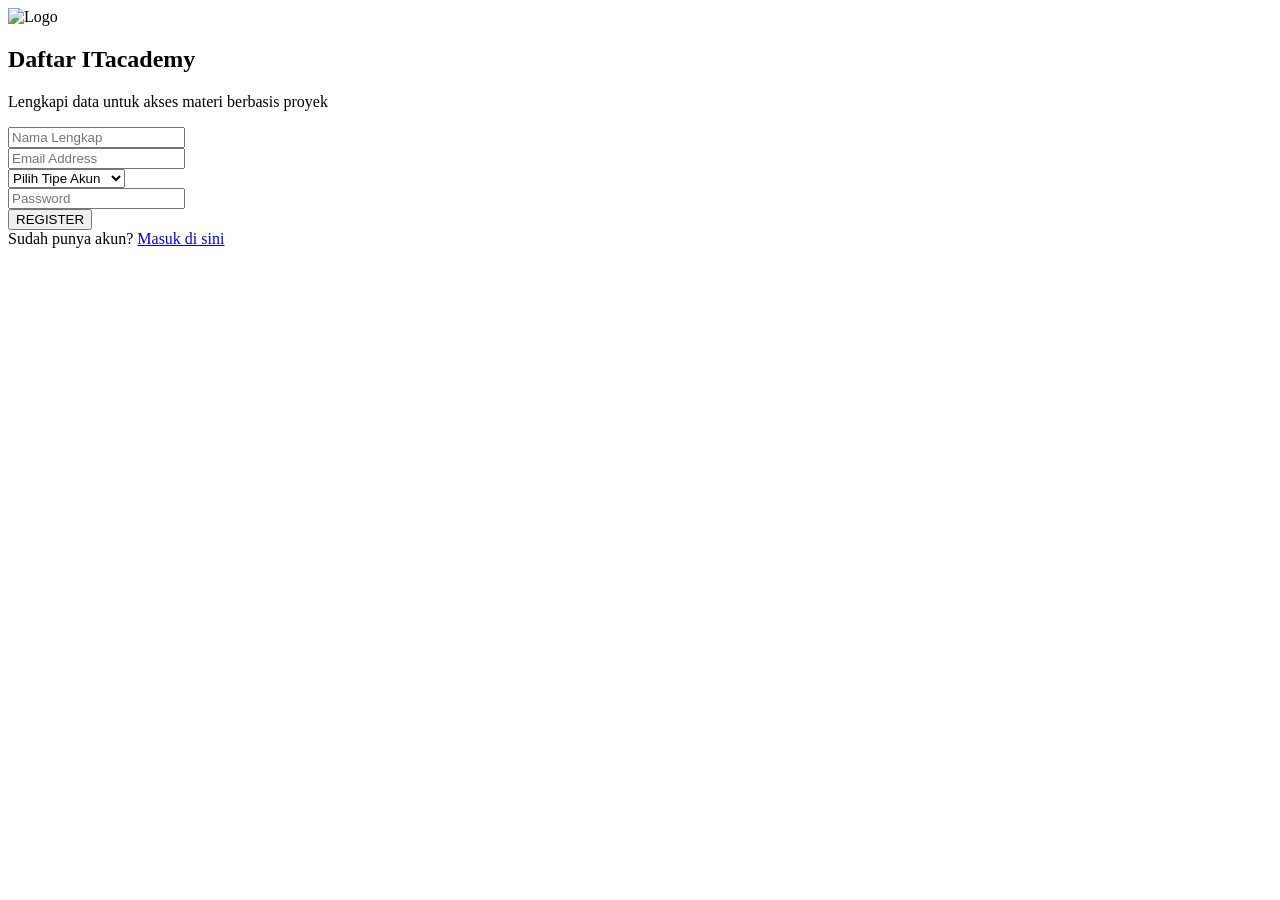
==== tampilan/register.html @ 63832555 "memasukkan file kedalam folder agar lebih rapih" ====
<!DOCTYPE html>
<html lang="id">
<head>
    <meta charset="UTF-8">
    <title>Daftar - ITacademy</title>
    <link rel="stylesheet" href="style.css">
</head>
<body>
    <div class="screen">
        <div class="auth-card">
            <div class="logo-wrapper">
                <img src="logo_ITacademy.png" alt="Logo" class="main-logo">
            </div>
            <h2>Daftar <span>ITacademy</span></h2>
            <p class="subtitle">Lengkapi data untuk akses materi berbasis proyek</p>

            <form action="login.html">
                <div class="input-group">
                    <input type="text" placeholder="Nama Lengkap" required>
                </div>
                <div class="input-group">
                    <input type="email" placeholder="Email Address" required>
                </div>
                <div class="input-group">
                    <select required>
                        <option value="" disabled selected>Pilih Tipe Akun</option>
                        <option value="free">User (Free)</option>
                        <option value="premium">User (Premium)</option>
                        <option value="mentor">Mentor</option>
                    </select>
                </div>
                <div class="input-group">
                    <input type="password" placeholder="Password" required>
                </div>
                <button type="submit" class="btn-auth">REGISTER</button>
            </form>

            <div class="auth-footer">
                Sudah punya akun? <a href="login.html">Masuk di sini</a>
            </div>
        </div>
    </div>
</body>
</html>
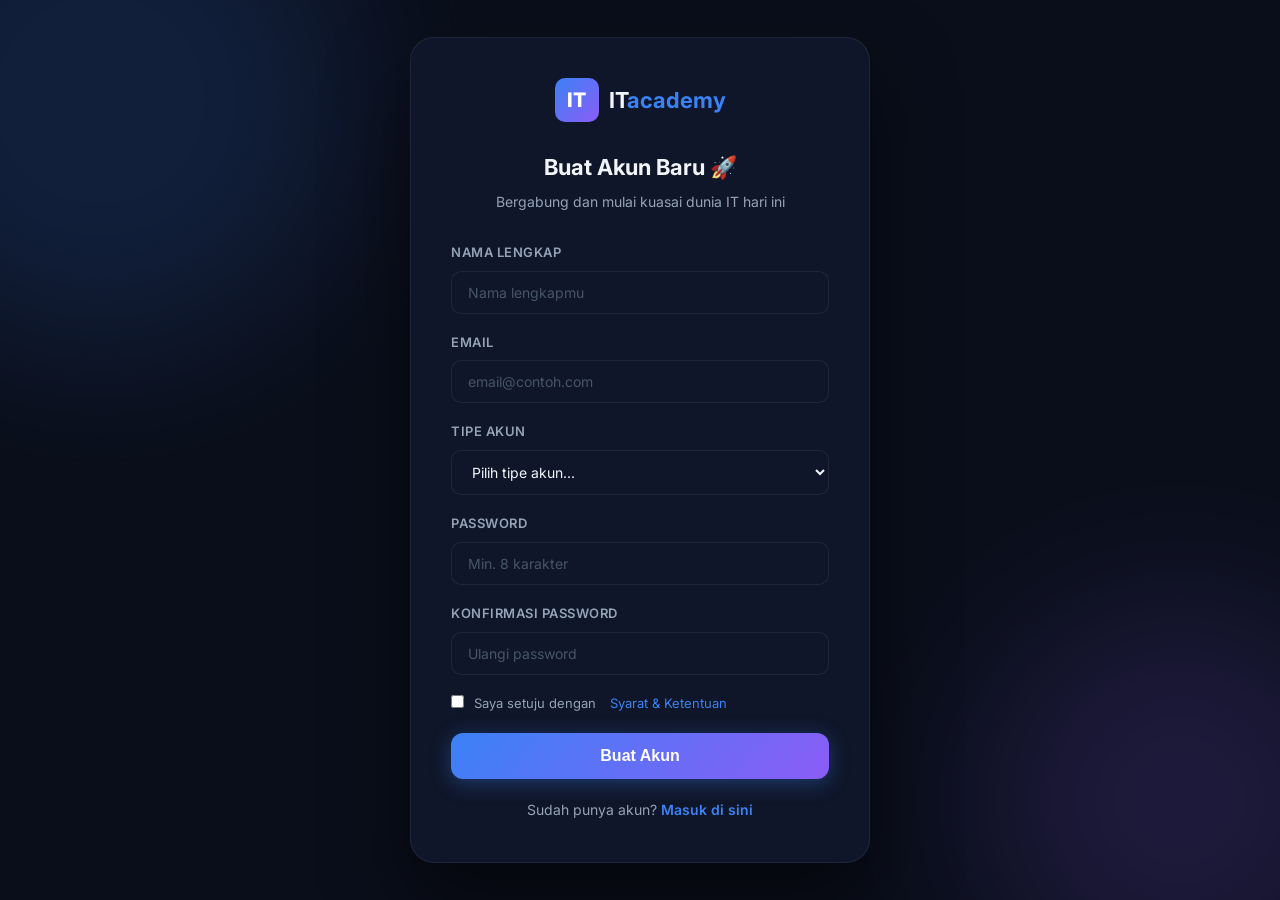
==== commit a3670cea: "merombak UI dan menambahkan pages" ====
--- a/tampilan/register.html
+++ b/tampilan/register.html
@@ -2,43 +2,65 @@
 <html lang="id">
 <head>
     <meta charset="UTF-8">
+    <meta name="viewport" content="width=device-width, initial-scale=1.0">
     <title>Daftar - ITacademy</title>
-    <link rel="stylesheet" href="style.css">
+    <link rel="stylesheet" href="../css/style.css">
 </head>
 <body>
-    <div class="screen">
-        <div class="auth-card">
-            <div class="logo-wrapper">
-                <img src="logo_ITacademy.png" alt="Logo" class="main-logo">
+<div class="auth-screen">
+    <div class="auth-bg-glow glow-1"></div>
+    <div class="auth-bg-glow glow-2"></div>
+
+    <div class="auth-card" style="max-width:460px;">
+        <div class="auth-logo">
+            <div class="brand-icon">IT</div>
+            <span class="brand-name">IT<span>academy</span></span>
+        </div>
+
+        <h1 class="auth-title">Buat Akun Baru 🚀</h1>
+        <p class="auth-subtitle">Bergabung dan mulai kuasai dunia IT hari ini</p>
+
+        <form action="login.php" id="registerForm">
+            <div class="form-group">
+                <label class="form-label">Nama Lengkap</label>
+                <input id="nama" type="text" class="form-input" placeholder="Nama lengkapmu" required>
             </div>
-            <h2>Daftar <span>ITacademy</span></h2>
-            <p class="subtitle">Lengkapi data untuk akses materi berbasis proyek</p>
+            <div class="form-group">
+                <label class="form-label">Email</label>
+                <input id="email" type="email" class="form-input" placeholder="email@contoh.com" required>
+            </div>
+            <div class="form-group">
+                <label class="form-label">Tipe Akun</label>
+                <select id="tipe" class="form-input" required>
+                    <option value="" disabled selected>Pilih tipe akun...</option>
+                    <option value="free">👤 User (Free) — Gratis</option>
+                    <option value="premium">⭐ User (Premium) — Rp 99k/bln</option>
+                    <option value="mentor">🎓 Mentor</option>
+                </select>
+            </div>
+            <div class="form-group">
+                <label class="form-label">Password</label>
+                <input id="password" type="password" class="form-input" placeholder="Min. 8 karakter" required>
+            </div>
+            <div class="form-group">
+                <label class="form-label">Konfirmasi Password</label>
+                <input id="konfirmasi" type="password" class="form-input" placeholder="Ulangi password" required>
+            </div>
 
-            <form action="login.html">
-                <div class="input-group">
-                    <input type="text" placeholder="Nama Lengkap" required>
-                </div>
-                <div class="input-group">
-                    <input type="email" placeholder="Email Address" required>
-                </div>
-                <div class="input-group">
-                    <select required>
-                        <option value="" disabled selected>Pilih Tipe Akun</option>
-                        <option value="free">User (Free)</option>
-                        <option value="premium">User (Premium)</option>
-                        <option value="mentor">Mentor</option>
-                    </select>
-                </div>
-                <div class="input-group">
-                    <input type="password" placeholder="Password" required>
-                </div>
-                <button type="submit" class="btn-auth">REGISTER</button>
-            </form>
+            <div style="margin-bottom:20px;">
+                <label style="display:flex;align-items:flex-start;gap:10px;font-size:13px;color:var(--text-secondary);cursor:pointer;">
+                    <input type="checkbox" style="accent-color:var(--accent-blue);margin-top:2px;" required>
+                    Saya setuju dengan <a href="#" style="color:var(--accent-blue);margin-left:4px;">Syarat & Ketentuan</a>
+                </label>
+            </div>
 
-            <div class="auth-footer">
-                Sudah punya akun? <a href="login.html">Masuk di sini</a>
-            </div>
+            <button type="submit" class="btn btn-primary btn-full btn-lg">Buat Akun</button>
+        </form>
+
+        <div class="auth-footer">
+            Sudah punya akun? <a href="login.php">Masuk di sini</a>
         </div>
     </div>
+</div>
 </body>
 </html>
--- a/css/style.css
+++ b/css/style.css
@@ -0,0 +1,493 @@
+@import url('https://fonts.googleapis.com/css2?family=Inter:wght@300;400;500;600;700;800&display=swap');
+
+:root {
+    --bg-primary: #0a0e1a;
+    --bg-secondary: #0f1629;
+    --bg-card: #131d35;
+    --bg-card-hover: #1a2545;
+    --accent-blue: #3b82f6;
+    --accent-purple: #8b5cf6;
+    --accent-cyan: #06b6d4;
+    --accent-gold: #f59e0b;
+    --text-primary: #f1f5f9;
+    --text-secondary: #94a3b8;
+    --text-muted: #475569;
+    --border: rgba(255,255,255,0.07);
+    --border-accent: rgba(59,130,246,0.3);
+    --glass: rgba(255,255,255,0.04);
+    --shadow: 0 25px 50px rgba(0,0,0,0.5);
+    --radius: 16px;
+    --radius-sm: 10px;
+    --transition: all 0.3s cubic-bezier(0.4,0,0.2,1);
+}
+
+* { margin: 0; padding: 0; box-sizing: border-box; }
+
+body {
+    font-family: 'Inter', sans-serif;
+    background-color: var(--bg-primary);
+    color: var(--text-primary);
+    line-height: 1.6;
+}
+
+a { text-decoration: none; color: inherit; }
+
+.btn {
+    display: inline-flex;
+    align-items: center;
+    gap: 8px;
+    padding: 10px 22px;
+    border-radius: 10px;
+    font-size: 14px;
+    font-weight: 600;
+    cursor: pointer;
+    border: none;
+    transition: var(--transition);
+    white-space: nowrap;
+}
+.btn-primary {
+    background: linear-gradient(135deg, var(--accent-blue), var(--accent-purple));
+    color: white;
+    box-shadow: 0 4px 20px rgba(59,130,246,0.35);
+}
+.btn-primary:hover {
+    transform: translateY(-2px);
+    box-shadow: 0 8px 30px rgba(59,130,246,0.5);
+}
+.btn-outline {
+    background: transparent;
+    color: var(--accent-blue);
+    border: 1.5px solid var(--accent-blue);
+}
+.btn-outline:hover {
+    background: var(--accent-blue);
+    color: white;
+    transform: translateY(-2px);
+}
+.btn-ghost {
+    background: var(--glass);
+    color: var(--text-primary);
+    border: 1px solid var(--border);
+    backdrop-filter: blur(10px);
+}
+.btn-ghost:hover { background: rgba(255,255,255,0.08); }
+.btn-lg { padding: 14px 32px; font-size: 16px; border-radius: 12px; }
+.btn-full { width: 100%; justify-content: center; }
+
+.badge {
+    display: inline-flex;
+    align-items: center;
+    gap: 5px;
+    padding: 4px 12px;
+    border-radius: 50px;
+    font-size: 12px;
+    font-weight: 600;
+    letter-spacing: 0.5px;
+}
+.badge-gold { background: rgba(245,158,11,0.15); color: var(--accent-gold); border: 1px solid rgba(245,158,11,0.3); }
+.badge-blue { background: rgba(59,130,246,0.15); color: var(--accent-blue); border: 1px solid rgba(59,130,246,0.3); }
+.badge-purple { background: rgba(139,92,246,0.15); color: var(--accent-purple); border: 1px solid rgba(139,92,246,0.3); }
+.badge-green { background: rgba(16,185,129,0.15); color: #10b981; border: 1px solid rgba(16,185,129,0.3); }
+.badge-red { background: rgba(239,68,68,0.15); color: #ef4444; border: 1px solid rgba(239,68,68,0.3); }
+
+.glass-card {
+    background: var(--bg-card);
+    border: 1px solid var(--border);
+    border-radius: var(--radius);
+    transition: var(--transition);
+}
+.glass-card:hover { background: var(--bg-card-hover); border-color: var(--border-accent); }
+
+.app-layout { display: flex; height: 100vh; overflow: hidden; }
+
+.sidebar {
+    width: 260px;
+    flex-shrink: 0;
+    background: var(--bg-secondary);
+    border-right: 1px solid var(--border);
+    display: flex;
+    flex-direction: column;
+    overflow-y: auto;
+    transition: var(--transition);
+}
+.sidebar-brand {
+    padding: 24px 20px;
+    border-bottom: 1px solid var(--border);
+    display: flex;
+    align-items: center;
+    gap: 10px;
+}
+.brand-icon {
+    width: 38px; height: 38px;
+    background: linear-gradient(135deg, var(--accent-blue), var(--accent-purple));
+    border-radius: 10px;
+    display: flex; align-items: center; justify-content: center;
+    font-size: 18px; font-weight: 800; color: white;
+    flex-shrink: 0;
+}
+.brand-name { font-size: 18px; font-weight: 700; }
+.brand-name span { color: var(--accent-blue); }
+
+.sidebar-nav { padding: 16px 12px; flex: 1; }
+.nav-label {
+    font-size: 11px;
+    font-weight: 600;
+    color: var(--text-muted);
+    text-transform: uppercase;
+    letter-spacing: 1px;
+    padding: 8px 8px 4px;
+    margin-top: 8px;
+}
+.nav-item {
+    display: flex;
+    align-items: center;
+    gap: 12px;
+    padding: 11px 12px;
+    border-radius: 10px;
+    color: var(--text-secondary);
+    font-size: 14px;
+    font-weight: 500;
+    cursor: pointer;
+    transition: var(--transition);
+    margin-bottom: 2px;
+}
+.nav-item:hover { background: var(--glass); color: var(--text-primary); }
+.nav-item.active {
+    background: linear-gradient(135deg, rgba(59,130,246,0.2), rgba(139,92,246,0.15));
+    color: var(--accent-blue);
+    border: 1px solid rgba(59,130,246,0.2);
+}
+.nav-item .nav-icon { font-size: 18px; width: 20px; text-align: center; }
+
+.sidebar-footer {
+    padding: 16px 12px;
+    border-top: 1px solid var(--border);
+}
+.user-info {
+    display: flex;
+    align-items: center;
+    gap: 10px;
+    padding: 10px;
+    border-radius: 10px;
+    background: var(--glass);
+    border: 1px solid var(--border);
+}
+.user-avatar {
+    width: 36px; height: 36px;
+    background: linear-gradient(135deg, var(--accent-blue), var(--accent-purple));
+    border-radius: 50%;
+    display: flex; align-items: center; justify-content: center;
+    font-weight: 700; font-size: 14px; color: white;
+    flex-shrink: 0;
+}
+.user-name { font-size: 13px; font-weight: 600; }
+.user-role { font-size: 11px; color: var(--text-muted); }
+.user-logout {
+    margin-left: auto;
+    color: #ef4444;
+    font-size: 18px;
+    cursor: pointer;
+    opacity: 0.7;
+    transition: var(--transition);
+    flex-shrink: 0;
+}
+.user-logout:hover { opacity: 1; }
+
+.topbar {
+    height: 64px;
+    background: var(--bg-secondary);
+    border-bottom: 1px solid var(--border);
+    display: flex;
+    align-items: center;
+    justify-content: space-between;
+    padding: 0 28px;
+    flex-shrink: 0;
+}
+.topbar-title { font-size: 18px; font-weight: 700; }
+.topbar-actions { display: flex; align-items: center; gap: 12px; }
+.topbar-btn {
+    width: 38px; height: 38px;
+    background: var(--glass);
+    border: 1px solid var(--border);
+    border-radius: 10px;
+    display: flex; align-items: center; justify-content: center;
+    font-size: 18px; cursor: pointer;
+    transition: var(--transition);
+}
+.topbar-btn:hover { background: rgba(255,255,255,0.08); }
+
+.main-content { flex: 1; display: flex; flex-direction: column; overflow: hidden; }
+.page-content { flex: 1; overflow-y: auto; padding: 28px; }
+
+.stats-grid { display: grid; grid-template-columns: repeat(auto-fit, minmax(200px, 1fr)); gap: 16px; margin-bottom: 24px; }
+.stat-card {
+    background: var(--bg-card);
+    border: 1px solid var(--border);
+    border-radius: var(--radius);
+    padding: 20px;
+    display: flex;
+    align-items: center;
+    gap: 16px;
+    transition: var(--transition);
+}
+.stat-card:hover { background: var(--bg-card-hover); transform: translateY(-2px); }
+.stat-icon {
+    width: 48px; height: 48px;
+    border-radius: 12px;
+    display: flex; align-items: center; justify-content: center;
+    font-size: 22px; flex-shrink: 0;
+}
+.stat-icon.blue { background: rgba(59,130,246,0.15); }
+.stat-icon.purple { background: rgba(139,92,246,0.15); }
+.stat-icon.gold { background: rgba(245,158,11,0.15); }
+.stat-icon.green { background: rgba(16,185,129,0.15); }
+.stat-value { font-size: 24px; font-weight: 700; }
+.stat-label { font-size: 13px; color: var(--text-secondary); }
+
+.courses-grid { display: grid; grid-template-columns: repeat(auto-fill, minmax(280px, 1fr)); gap: 16px; }
+.course-card {
+    background: var(--bg-card);
+    border: 1px solid var(--border);
+    border-radius: var(--radius);
+    overflow: hidden;
+    transition: var(--transition);
+    cursor: pointer;
+}
+.course-card:hover { transform: translateY(-4px); border-color: var(--border-accent); box-shadow: 0 12px 30px rgba(0,0,0,0.3); }
+.course-thumb {
+    height: 140px;
+    display: flex; align-items: center; justify-content: center;
+    font-size: 48px;
+    position: relative;
+    overflow: hidden;
+}
+.course-thumb.web { background: linear-gradient(135deg, #1e3a5f, #1e4080); }
+.course-thumb.js { background: linear-gradient(135deg, #3d2b00, #5a3e00); }
+.course-thumb.python { background: linear-gradient(135deg, #1a3a2a, #1e4d33); }
+.course-thumb.db { background: linear-gradient(135deg, #2d1b4e, #3d2060); }
+.course-body { padding: 16px; }
+.course-title { font-size: 15px; font-weight: 600; margin-bottom: 6px; }
+.course-desc { font-size: 13px; color: var(--text-secondary); margin-bottom: 14px; line-height: 1.5; }
+.course-progress { height: 4px; background: var(--border); border-radius: 2px; overflow: hidden; margin-bottom: 8px; }
+.progress-bar { height: 100%; background: linear-gradient(90deg, var(--accent-blue), var(--accent-purple)); border-radius: 2px; transition: width 1s ease; }
+.course-meta { display: flex; justify-content: space-between; font-size: 12px; color: var(--text-secondary); }
+
+.section-header {
+    display: flex;
+    justify-content: space-between;
+    align-items: center;
+    margin-bottom: 16px;
+}
+.section-title { font-size: 16px; font-weight: 700; }
+
+.form-group { margin-bottom: 18px; }
+.form-label {
+    display: block;
+    font-size: 13px;
+    font-weight: 600;
+    color: var(--text-secondary);
+    margin-bottom: 8px;
+    text-transform: uppercase;
+    letter-spacing: 0.5px;
+}
+.form-input {
+    width: 100%;
+    padding: 12px 16px;
+    background: var(--bg-secondary);
+    border: 1.5px solid var(--border);
+    border-radius: 10px;
+    color: var(--text-primary);
+    font-size: 14px;
+    font-family: 'Inter', sans-serif;
+    transition: var(--transition);
+    outline: none;
+}
+.form-input:focus { border-color: var(--accent-blue); box-shadow: 0 0 0 3px rgba(59,130,246,0.1); }
+.form-input::placeholder { color: var(--text-muted); }
+.form-input option { background: var(--bg-secondary); }
+
+.auth-screen {
+    min-height: 100vh;
+    display: flex;
+    align-items: center;
+    justify-content: center;
+    background: var(--bg-primary);
+    position: relative;
+    overflow: hidden;
+    padding: 20px;
+}
+.auth-bg-glow {
+    position: absolute;
+    border-radius: 50%;
+    filter: blur(80px);
+    opacity: 0.15;
+    pointer-events: none;
+}
+.glow-1 { width: 500px; height: 500px; background: var(--accent-blue); top: -150px; left: -150px; }
+.glow-2 { width: 400px; height: 400px; background: var(--accent-purple); bottom: -100px; right: -100px; }
+.auth-card {
+    background: var(--bg-secondary);
+    border: 1px solid var(--border);
+    border-radius: 24px;
+    padding: 40px;
+    width: 100%;
+    max-width: 420px;
+    position: relative;
+    z-index: 1;
+    box-shadow: 0 40px 80px rgba(0,0,0,0.5);
+}
+.auth-logo {
+    display: flex;
+    align-items: center;
+    justify-content: center;
+    gap: 10px;
+    margin-bottom: 28px;
+}
+.auth-logo .brand-icon { width: 44px; height: 44px; font-size: 20px; }
+.auth-logo .brand-name { font-size: 22px; }
+.auth-title { font-size: 22px; font-weight: 700; text-align: center; margin-bottom: 6px; }
+.auth-subtitle { font-size: 14px; color: var(--text-secondary); text-align: center; margin-bottom: 28px; }
+.auth-divider {
+    display: flex; align-items: center; gap: 12px;
+    margin: 20px 0; color: var(--text-muted); font-size: 13px;
+}
+.auth-divider::before, .auth-divider::after {
+    content: ''; flex: 1; height: 1px; background: var(--border);
+}
+.auth-footer { text-align: center; margin-top: 20px; font-size: 14px; color: var(--text-secondary); }
+.auth-footer a { color: var(--accent-blue); font-weight: 600; }
+.auth-footer a:hover { text-decoration: underline; }
+
+.table-wrap {
+    background: var(--bg-card);
+    border: 1px solid var(--border);
+    border-radius: var(--radius);
+    overflow: hidden;
+}
+table { width: 100%; border-collapse: collapse; }
+thead { background: var(--bg-secondary); }
+th { padding: 14px 18px; text-align: left; font-size: 12px; font-weight: 600; color: var(--text-muted); text-transform: uppercase; letter-spacing: 0.5px; border-bottom: 1px solid var(--border); }
+td { padding: 14px 18px; font-size: 14px; color: var(--text-secondary); border-bottom: 1px solid var(--border); }
+tr:last-child td { border-bottom: none; }
+tbody tr:hover { background: var(--glass); }
+
+::-webkit-scrollbar { width: 6px; height: 6px; }
+::-webkit-scrollbar-track { background: transparent; }
+::-webkit-scrollbar-thumb { background: var(--text-muted); border-radius: 3px; }
+::-webkit-scrollbar-thumb:hover { background: var(--text-secondary); }
+
+.landing-nav {
+    position: fixed; top: 0; left: 0; right: 0; z-index: 100;
+    padding: 16px 60px;
+    display: flex; align-items: center; justify-content: space-between;
+    background: rgba(10,14,26,0.8);
+    backdrop-filter: blur(20px);
+    border-bottom: 1px solid var(--border);
+    transition: var(--transition);
+}
+.nav-logo { display: flex; align-items: center; gap: 10px; }
+.nav-links { display: flex; align-items: center; gap: 8px; }
+
+.hero-section {
+    min-height: 100vh;
+    display: flex; align-items: center; justify-content: center;
+    text-align: center;
+    padding: 100px 20px 60px;
+    position: relative; overflow: hidden;
+}
+.hero-bg-glow { position: absolute; border-radius: 50%; filter: blur(120px); opacity: 0.1; pointer-events: none; }
+.hero-glow-1 { width: 700px; height: 700px; background: var(--accent-blue); top: -200px; left: 50%; transform: translateX(-50%); }
+.hero-glow-2 { width: 400px; height: 400px; background: var(--accent-purple); bottom: 0; right: -100px; }
+.hero-content { position: relative; z-index: 1; max-width: 760px; }
+.hero-eyebrow {
+    display: inline-flex; align-items: center; gap: 8px;
+    background: rgba(59,130,246,0.1); border: 1px solid rgba(59,130,246,0.25);
+    color: var(--accent-blue); padding: 6px 16px; border-radius: 50px;
+    font-size: 13px; font-weight: 600; margin-bottom: 24px;
+}
+.hero-title { font-size: clamp(2.5rem, 6vw, 4.5rem); font-weight: 800; line-height: 1.1; margin-bottom: 20px; letter-spacing: -1px; }
+.hero-title span { background: linear-gradient(135deg, var(--accent-blue), var(--accent-purple)); -webkit-background-clip: text; -webkit-text-fill-color: transparent; background-clip: text; }
+.hero-desc { font-size: 18px; color: var(--text-secondary); max-width: 560px; margin: 0 auto 36px; line-height: 1.7; }
+.hero-actions { display: flex; gap: 12px; justify-content: center; flex-wrap: wrap; }
+.hero-stats { display: flex; gap: 40px; justify-content: center; margin-top: 60px; flex-wrap: wrap; }
+.hero-stat-num { font-size: 28px; font-weight: 800; background: linear-gradient(135deg, var(--accent-blue), var(--accent-purple)); -webkit-background-clip: text; -webkit-text-fill-color: transparent; background-clip: text; }
+.hero-stat-label { font-size: 13px; color: var(--text-secondary); }
+
+.features-section { padding: 100px 60px; }
+.features-grid { display: grid; grid-template-columns: repeat(auto-fit, minmax(280px, 1fr)); gap: 20px; margin-top: 50px; }
+.feature-card {
+    background: var(--bg-card);
+    border: 1px solid var(--border);
+    border-radius: var(--radius);
+    padding: 28px;
+    transition: var(--transition);
+}
+.feature-card:hover { transform: translateY(-4px); border-color: var(--border-accent); }
+.feature-icon {
+    width: 52px; height: 52px; border-radius: 14px;
+    display: flex; align-items: center; justify-content: center;
+    font-size: 26px; margin-bottom: 16px;
+}
+.feature-title { font-size: 16px; font-weight: 700; margin-bottom: 8px; }
+.feature-desc { font-size: 14px; color: var(--text-secondary); line-height: 1.6; }
+
+.pricing-section { padding: 100px 60px; background: var(--bg-secondary); }
+.pricing-grid { display: grid; grid-template-columns: repeat(auto-fit, minmax(280px, 1fr)); gap: 20px; margin-top: 50px; max-width: 720px; margin-left: auto; margin-right: auto; }
+.price-card {
+    background: var(--bg-card);
+    border: 1px solid var(--border);
+    border-radius: var(--radius);
+    padding: 32px;
+    transition: var(--transition);
+    position: relative;
+    overflow: hidden;
+}
+.price-card.featured {
+    border-color: var(--accent-blue);
+    background: linear-gradient(135deg, rgba(59,130,246,0.08), rgba(139,92,246,0.06));
+    transform: scale(1.02);
+}
+.price-card.featured::before {
+    content: '';
+    position: absolute;
+    top: 0; left: 0; right: 0;
+    height: 3px;
+    background: linear-gradient(90deg, var(--accent-blue), var(--accent-purple));
+}
+.price-tier { font-size: 13px; font-weight: 700; color: var(--text-muted); text-transform: uppercase; letter-spacing: 1px; margin-bottom: 10px; }
+.price-amount { font-size: 40px; font-weight: 800; margin-bottom: 6px; }
+.price-period { font-size: 13px; color: var(--text-secondary); margin-bottom: 24px; }
+.price-features { list-style: none; margin-bottom: 28px; }
+.price-features li {
+    display: flex; align-items: center; gap: 10px;
+    font-size: 14px; color: var(--text-secondary);
+    padding: 7px 0; border-bottom: 1px solid var(--border);
+}
+.price-features li:last-child { border-bottom: none; }
+.price-features li .check { color: #10b981; font-size: 16px; }
+.price-features li .cross { color: var(--text-muted); font-size: 16px; }
+
+.section-eyebrow {
+    font-size: 13px; font-weight: 600; color: var(--accent-blue);
+    text-transform: uppercase; letter-spacing: 1px; margin-bottom: 12px;
+}
+.section-title-lg { font-size: clamp(1.8rem, 4vw, 2.8rem); font-weight: 800; margin-bottom: 14px; }
+.section-desc { font-size: 16px; color: var(--text-secondary); max-width: 560px; line-height: 1.7; }
+
+.landing-footer {
+    background: var(--bg-primary);
+    border-top: 1px solid var(--border);
+    padding: 32px 60px;
+    display: flex; align-items: center; justify-content: space-between;
+    flex-wrap: wrap; gap: 16px;
+}
+.footer-text { font-size: 14px; color: var(--text-muted); }
+.footer-links { display: flex; gap: 20px; }
+.footer-links a { font-size: 14px; color: var(--text-muted); transition: var(--transition); }
+.footer-links a:hover { color: var(--text-primary); }
+
+@keyframes fadeUp { from { opacity: 0; transform: translateY(30px); } to { opacity: 1; transform: translateY(0); } }
+.fade-up { animation: fadeUp 0.6s ease forwards; }
+.delay-1 { animation-delay: 0.1s; }
+.delay-2 { animation-delay: 0.2s; }
+.delay-3 { animation-delay: 0.3s; }
